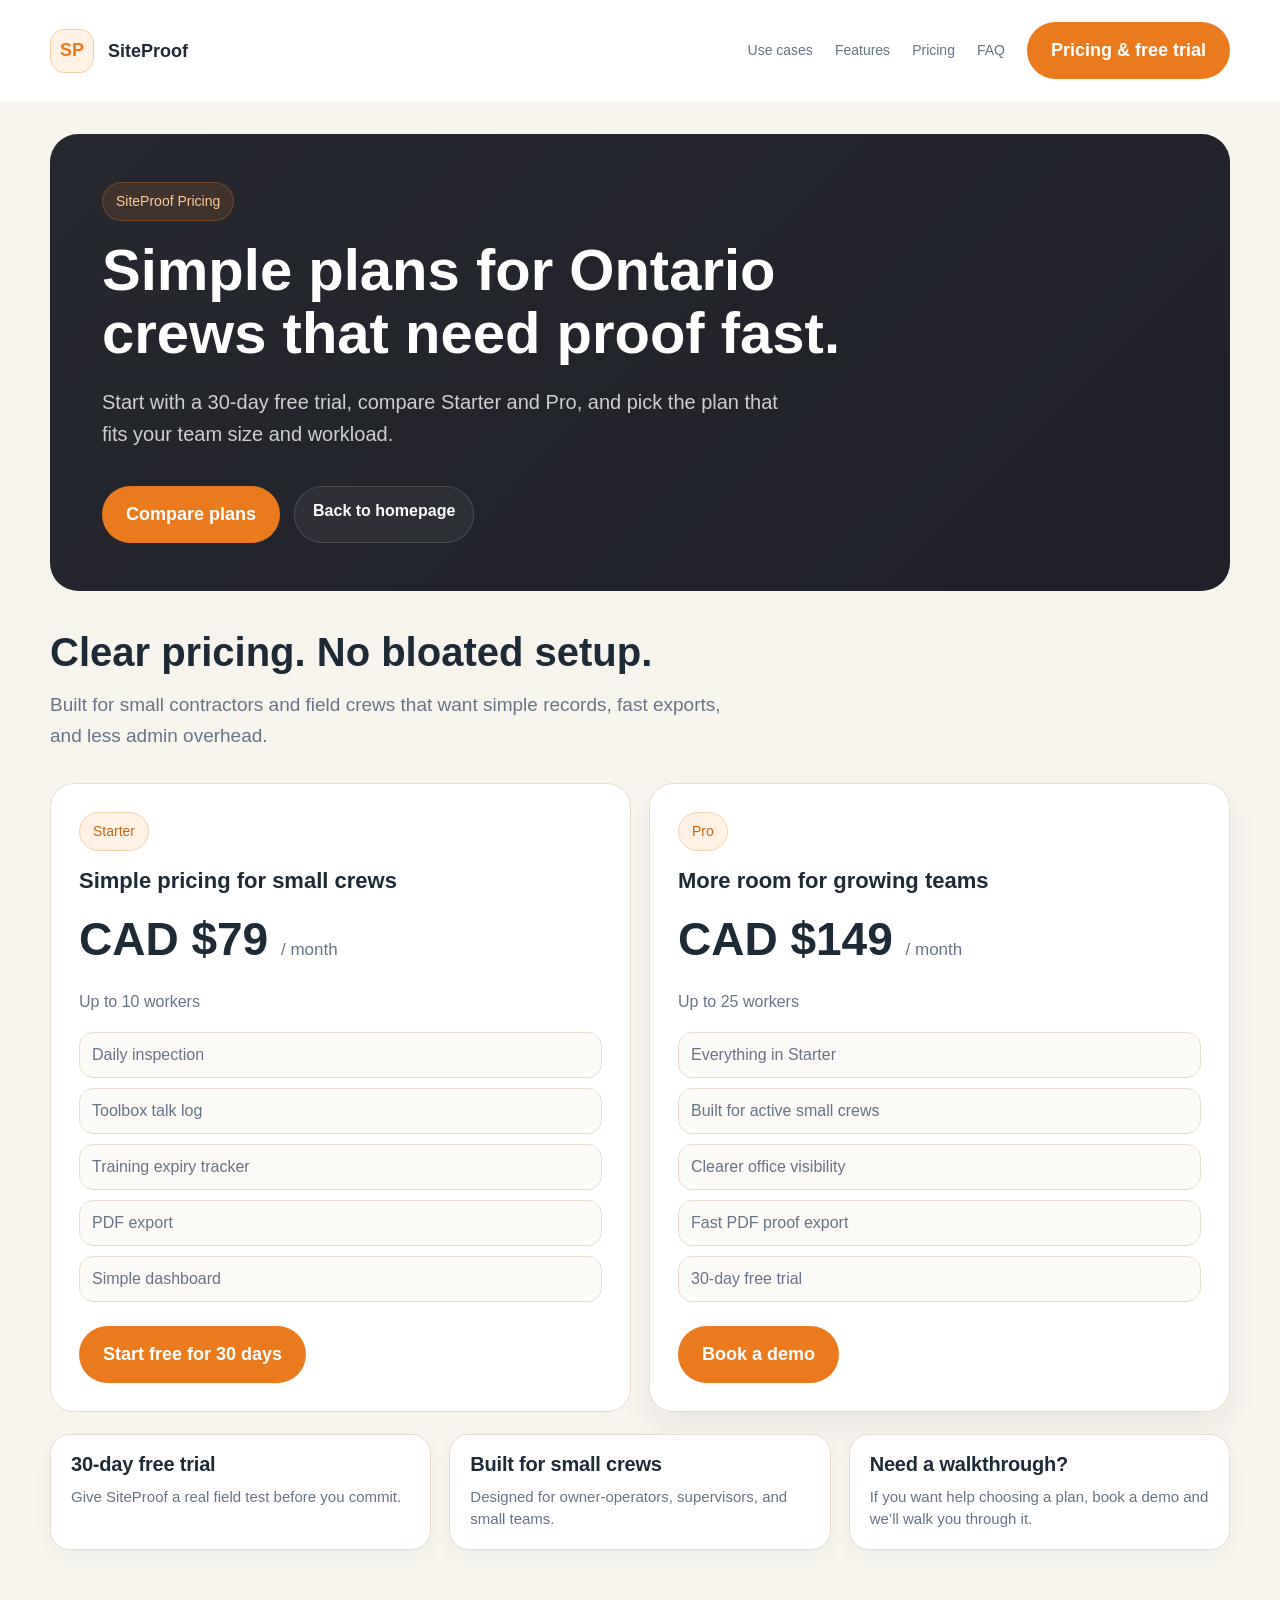
==== pricing.html @ 01abcd0e "Split pricing into a dedicated page" ====
<!DOCTYPE html>
<html lang="en">
  <head>
    <meta charset="UTF-8" />
    <meta name="viewport" content="width=device-width, initial-scale=1.0" />
    <title>SiteProof Pricing | Plans for Ontario Contractors</title>
    <meta
      name="description"
      content="See SiteProof pricing for small crews in Ontario. Compare Starter and Pro plans, free trial details, and what is included."
    />
    <link rel="stylesheet" href="style.css" />
    <script async src="https://www.googletagmanager.com/gtag/js?id=G-YM1XEEV5K8"></script>
    <script>
      window.dataLayer = window.dataLayer || [];
      function gtag() {
        dataLayer.push(arguments);
      }
      gtag("js", new Date());
      gtag("config", "G-YM1XEEV5K8");
    </script>
    <script>
      (function (c, l, a, r, i, t, y) {
        c[a] =
          c[a] ||
          function () {
            (c[a].q = c[a].q || []).push(arguments);
          };
        t = l.createElement(r);
        t.async = 1;
        t.src = "https://www.clarity.ms/tag/" + i;
        y = l.getElementsByTagName(r)[0];
        y.parentNode.insertBefore(t, y);
      })(window, document, "clarity", "script", "w6r838fdlb");
    </script>
  </head>
  <body>
    <header class="site-header">
      <div class="container header-row">
        <div class="brand">
          <div class="brand-mark">SP</div>
          <div>
            <div class="brand-name">SiteProof</div>
          </div>
        </div>
        <div class="mobile-header-actions">
          <a class="mobile-pricing-link" href="pricing.html" data-analytics-event="nav_click" data-analytics-label="mobile_pricing_link">Pricing</a>
          <button
            class="mobile-menu-button"
            type="button"
            aria-label="Open navigation menu"
            aria-expanded="false"
            aria-controls="mobile-nav-panel"
          >
            <span></span>
            <span></span>
            <span></span>
          </button>
        </div>
        <nav class="nav">
          <a href="index.html#use-cases" data-analytics-event="nav_click" data-analytics-label="desktop_use_cases">Use cases</a>
          <a href="index.html#features" data-analytics-event="nav_click" data-analytics-label="desktop_features">Features</a>
          <a href="pricing.html" data-analytics-event="nav_click" data-analytics-label="desktop_pricing">Pricing</a>
          <a href="index.html#faq" data-analytics-event="nav_click" data-analytics-label="desktop_faq">FAQ</a>
          <a class="button" href="#plans" data-analytics-event="cta_click" data-analytics-label="desktop_pricing_free_trial">Pricing &amp; free trial</a>
        </nav>
      </div>
      <div class="container">
        <div class="mobile-nav-panel" id="mobile-nav-panel" hidden>
          <a href="index.html#use-cases" data-analytics-event="nav_click" data-analytics-label="mobile_menu_use_cases">Use cases</a>
          <a href="index.html#features" data-analytics-event="nav_click" data-analytics-label="mobile_menu_features">Features</a>
          <a href="index.html#faq" data-analytics-event="nav_click" data-analytics-label="mobile_menu_faq">FAQ</a>
          <a class="button" href="#plans" data-analytics-event="cta_click" data-analytics-label="mobile_menu_pricing_free_trial">Pricing &amp; free trial</a>
        </div>
      </div>
    </header>

    <main>
      <section class="page-hero" data-track-view="pricing_page_hero" data-track-view-name="pricing_page_hero_view">
        <div class="container">
          <div class="page-hero-card">
            <div class="eyebrow">SiteProof Pricing</div>
            <h1>Simple plans for Ontario crews that need proof fast.</h1>
            <p>
              Start with a 30-day free trial, compare Starter and Pro, and pick
              the plan that fits your team size and workload.
            </p>
            <div class="hero-actions">
              <a class="button" href="#plans" data-analytics-event="cta_click" data-analytics-label="pricing_page_compare_plans">Compare plans</a>
              <a class="button-secondary page-secondary-link" href="index.html" data-analytics-event="nav_click" data-analytics-label="pricing_page_back_home">Back to homepage</a>
            </div>
          </div>
        </div>
      </section>

      <section id="plans" class="content pricing-page-content" data-track-view="pricing" data-track-view-name="pricing_view">
        <div class="container">
          <div class="content-head pricing-page-head">
            <h2>Clear pricing. No bloated setup.</h2>
            <p>
              Built for small contractors and field crews that want simple
              records, fast exports, and less admin overhead.
            </p>
          </div>

          <div class="pricing">
            <div class="pricing-card" data-track-view="pricing_starter" data-track-view-name="pricing_starter_view">
              <div class="eyebrow" style="color: var(--accent-dark); background: #fff2e5; border-color: #f3cfac;">Starter</div>
              <h3>Simple pricing for small crews</h3>
              <div class="price">CAD $79 <small>/ month</small></div>
              <p>Up to 10 workers</p>
              <ul>
                <li>Daily inspection</li>
                <li>Toolbox talk log</li>
                <li>Training expiry tracker</li>
                <li>PDF export</li>
                <li>Simple dashboard</li>
              </ul>
              <a class="button" href="mailto:hello@siteproof.ca?subject=SiteProof%20Starter%20Free%20Trial" data-analytics-event="cta_click" data-analytics-label="pricing_starter_start_free">Start free for 30 days</a>
            </div>

            <div class="pricing-card pricing-card-featured" data-track-view="pricing_pro" data-track-view-name="pricing_pro_view">
              <div class="eyebrow" style="color: var(--accent-dark); background: #fff2e5; border-color: #f3cfac;">Pro</div>
              <h3>More room for growing teams</h3>
              <div class="price">CAD $149 <small>/ month</small></div>
              <p>Up to 25 workers</p>
              <ul>
                <li>Everything in Starter</li>
                <li>Built for active small crews</li>
                <li>Clearer office visibility</li>
                <li>Fast PDF proof export</li>
                <li>30-day free trial</li>
              </ul>
              <a class="button" href="mailto:hello@siteproof.ca?subject=SiteProof%20Pro%20Demo" data-analytics-event="cta_click" data-analytics-label="pricing_pro_book_demo">Book a demo</a>
            </div>
          </div>

          <div class="pricing-support-grid" data-track-view="pricing_support" data-track-view-name="pricing_support_view">
            <div class="simple-card">
              <h3>30-day free trial</h3>
              <p>Give SiteProof a real field test before you commit.</p>
            </div>
            <div class="simple-card">
              <h3>Built for small crews</h3>
              <p>Designed for owner-operators, supervisors, and small teams.</p>
            </div>
            <div class="simple-card">
              <h3>Need a walkthrough?</h3>
              <p>If you want help choosing a plan, book a demo and we’ll walk you through it.</p>
            </div>
          </div>
        </div>
      </section>
    </main>

    <script>
      const mobileMenuButton = document.querySelector(".mobile-menu-button");
      const mobileNavPanel = document.querySelector(".mobile-nav-panel");
      const trackedViews = new Set();
      const trackedScrollMilestones = new Set();

      function trackAnalyticsEvent(eventName, params = {}) {
        if (typeof window.gtag === "function") {
          window.gtag("event", eventName, params);
        }
      }

      document.querySelectorAll("[data-analytics-event]").forEach((element) => {
        element.addEventListener("click", () => {
          trackAnalyticsEvent(element.dataset.analyticsEvent, {
            event_category: "pricing_page",
            event_label: element.dataset.analyticsLabel || "",
            link_text: element.textContent.trim(),
            section: element.closest("[data-track-view]")?.dataset.trackView || "",
          });
        });
      });

      document.querySelectorAll("[data-track-view]").forEach((element) => {
        const observer = new IntersectionObserver(
          (entries) => {
            entries.forEach((entry) => {
              if (!entry.isIntersecting) return;
              const viewName = entry.target.dataset.trackViewName;
              if (trackedViews.has(viewName)) return;
              trackedViews.add(viewName);
              trackAnalyticsEvent(viewName, {
                event_category: "pricing_page",
                section: entry.target.dataset.trackView,
              });
            });
          },
          { threshold: 0.45 }
        );

        observer.observe(element);
      });

      function trackScrollMilestone() {
        const scrollableHeight =
          document.documentElement.scrollHeight - window.innerHeight;
        if (scrollableHeight <= 0) return;

        const scrollPercent = Math.round((window.scrollY / scrollableHeight) * 100);
        [25, 50, 75, 90].forEach((milestone) => {
          if (scrollPercent >= milestone && !trackedScrollMilestones.has(milestone)) {
            trackedScrollMilestones.add(milestone);
            trackAnalyticsEvent("scroll_depth", {
              event_category: "pricing_page",
              percent_scrolled: milestone,
            });
          }
        });
      }

      window.addEventListener("scroll", trackScrollMilestone, { passive: true });
      trackScrollMilestone();

      if (mobileMenuButton && mobileNavPanel) {
        mobileMenuButton.addEventListener("click", () => {
          const isOpen = mobileMenuButton.getAttribute("aria-expanded") === "true";
          mobileMenuButton.setAttribute("aria-expanded", String(!isOpen));
          mobileNavPanel.hidden = isOpen;
          trackAnalyticsEvent(isOpen ? "mobile_menu_close" : "mobile_menu_open", {
            event_category: "pricing_page",
          });
        });

        mobileNavPanel.querySelectorAll("a").forEach((link) => {
          link.addEventListener("click", () => {
            mobileMenuButton.setAttribute("aria-expanded", "false");
            mobileNavPanel.hidden = true;
          });
        });
      }
    </script>
  </body>
</html>
---- style.css ----
:root {
  --bg: #f7f4ee;
  --surface: #ffffff;
  --surface-soft: #fcfaf6;
  --line: #e7ddd0;
  --text: #1f2a37;
  --muted: #677487;
  --accent: #eb7a1c;
  --accent-dark: #cc6510;
  --max: 1180px;
}

* {
  box-sizing: border-box;
}

body {
  margin: 0;
  font-family: -apple-system, BlinkMacSystemFont, "Segoe UI", sans-serif;
  background: var(--bg);
  color: var(--text);
  line-height: 1.5;
}

a {
  color: inherit;
  text-decoration: none;
}

.container {
  width: min(var(--max), calc(100% - 32px));
  margin: 0 auto;
}

.site-header {
  background: var(--surface);
  border-bottom: 1px solid rgba(31, 42, 55, 0.05);
}

.header-row {
  display: flex;
  justify-content: space-between;
  align-items: center;
  gap: 16px;
  padding: 22px 0;
}

.brand {
  display: flex;
  align-items: center;
  gap: 14px;
}

.brand-mark {
  width: 44px;
  height: 44px;
  border-radius: 14px;
  display: grid;
  place-items: center;
  background: #fff2e4;
  border: 1px solid #f3cda7;
  color: var(--accent);
  font-weight: 800;
  font-size: 18px;
}

.brand-name {
  font-size: 18px;
  font-weight: 800;
  line-height: 1;
}

.brand-sub {
  color: var(--muted);
  font-size: 13px;
}

.nav {
  display: flex;
  align-items: center;
  gap: 22px;
  color: var(--muted);
  font-size: 14px;
}

.nav a {
  white-space: nowrap;
}

.mobile-header-actions,
.mobile-menu-button,
.mobile-nav-panel {
  display: none;
}

.hero-wrap {
  padding: 26px 0 0;
}

.hero-shell {
  position: relative;
  color: white;
  border-radius: 28px;
  overflow: hidden;
  background:
    linear-gradient(90deg, rgba(24, 26, 33, 0.82) 0%, rgba(24, 26, 33, 0.64) 42%, rgba(24, 26, 33, 0.38) 100%),
    url("assets/mainImage.png") center/cover no-repeat;
}

.hero-shell::after {
  content: "";
  position: absolute;
  inset: 0;
  background: linear-gradient(180deg, rgba(255, 255, 255, 0.03), rgba(0, 0, 0, 0.05));
  pointer-events: none;
}

.hero-grid {
  position: relative;
  z-index: 1;
  display: grid;
  grid-template-columns: 1fr;
  gap: 34px;
  padding: 56px;
  min-height: 480px;
  align-items: center;
}

.eyebrow {
  display: inline-block;
  padding: 8px 13px;
  border-radius: 999px;
  background: rgba(235, 122, 28, 0.14);
  border: 1px solid rgba(235, 122, 28, 0.28);
  color: #ffcb98;
  font-size: 14px;
  margin-bottom: 18px;
}

h1,
h2,
h3 {
  margin: 0;
  line-height: 1.08;
}

h1 {
  font-size: 58px;
  max-width: 760px;
}

.hero-highlight {
  color: var(--accent);
}

h2 {
  font-size: 40px;
}

h3 {
  font-size: 22px;
}

.hero-copy {
  max-width: 700px;
}

.hero-copy p {
  margin: 26px 0 0;
  color: rgba(255, 255, 255, 0.78);
  font-size: 21px;
  max-width: 620px;
  line-height: 1.6;
  text-wrap: balance;
}

.button {
  display: inline-block;
  padding: 15px 24px;
  border-radius: 999px;
  background: var(--accent);
  color: white;
  font-weight: 800;
  font-size: 18px;
  transition: 0.2s ease;
}

.button:hover {
  background: var(--accent-dark);
}

.button-secondary {
  display: inline-block;
  padding: 12px 18px;
  border-radius: 999px;
  border: 1px solid rgba(255, 255, 255, 0.14);
  background: rgba(255, 255, 255, 0.05);
  color: white;
  font-weight: 700;
  transition: 0.2s ease;
}

.button-secondary:hover {
  background: rgba(255, 255, 255, 0.1);
}

.hero-actions {
  display: flex;
  gap: 14px;
  flex-wrap: wrap;
  margin-top: 36px;
}

.hero-note {
  margin-top: 12px;
  color: rgba(255, 255, 255, 0.68);
  font-size: 14px;
}

.section {
  padding: 26px 0 0;
}

.tiles-wrap {
  margin-top: 8px;
}

.tiles-shell {
  background: #efeae2;
  border-radius: 28px;
  padding: 20px;
}

.tiles-grid {
  display: grid;
  grid-template-columns: repeat(5, 1fr);
  gap: 14px;
}

.tile {
  background: var(--surface);
  border: 1px solid rgba(31, 42, 55, 0.06);
  border-radius: 20px;
  padding: 20px 18px 18px;
  min-height: 0;
}

.tile-icon {
  width: 80px;
  height: 80px;
  color: var(--accent);
  display: block;
  margin-bottom: 14px;
  margin-left: auto;
  margin-right: auto;
}

.tile-icon img,
.tile-icon svg {
  width: 80px;
  height: 80px;
  display: block;
  object-fit: contain;
}

.tile h3 {
  font-size: 20px;
  line-height: 1.12;
  letter-spacing: -0.01em;
  max-width: 220px;
}

.tile p {
  color: var(--muted);
  margin: 10px 0 0;
  font-size: 15px;
  line-height: 1.45;
  max-width: 240px;
}

.content {
  padding: 56px 0 70px;
}

.page-hero {
  padding: 32px 0 0;
}

.page-hero-card {
  background: linear-gradient(135deg, #262830, #1f2028);
  color: white;
  border-radius: 28px;
  padding: 48px 52px;
}

.page-hero-card p {
  margin: 22px 0 0;
  color: rgba(255, 255, 255, 0.78);
  font-size: 20px;
  line-height: 1.6;
  max-width: 700px;
}

.page-secondary-link {
  color: white;
}

.content-head {
  max-width: 680px;
}

.content-head p {
  color: var(--muted);
  font-size: 19px;
  margin: 16px 0 0;
  line-height: 1.6;
}

.use-cases-layout {
  display: grid;
  grid-template-columns: minmax(0, 1.05fr) minmax(320px, 420px);
  gap: 36px;
  align-items: center;
  padding: 8px 0 10px;
}

.use-cases-copy {
  min-width: 0;
}

.use-cases-points {
  display: grid;
  gap: 14px;
  margin-top: 28px;
}

.use-cases-visual {
  display: flex;
  justify-content: center;
  align-items: center;
}

.use-cases-visual img {
  width: 100%;
  max-width: 360px;
  display: block;
  object-fit: contain;
  position: relative;
  z-index: 1;
}

.use-cases-visual::before {
  content: "";
  position: absolute;
}

.use-cases-visual {
  position: relative;
  min-height: 100%;
}

.use-cases-visual::after {
  content: "";
  position: absolute;
  inset: 8% 8% 10%;
  border-radius: 32px;
  background: linear-gradient(180deg, #fffaf2 0%, #f3ede2 100%);
  border: 1px solid rgba(31, 42, 55, 0.06);
  box-shadow: 0 24px 50px rgba(31, 42, 55, 0.08);
}

.use-cases-visual img {
  filter: drop-shadow(0 14px 28px rgba(31, 42, 55, 0.08));
}

.three-grid {
  display: grid;
  grid-template-columns: repeat(3, 1fr);
  gap: 18px;
  margin-top: 30px;
}

.simple-card {
  background: var(--surface);
  border: 1px solid var(--line);
  border-radius: 20px;
  padding: 18px 20px;
  box-shadow: 0 8px 20px rgba(31, 42, 55, 0.04);
}

.simple-card h3 {
  font-size: 20px;
  line-height: 1.15;
  letter-spacing: -0.01em;
}

.simple-card p {
  color: var(--muted);
  margin: 10px 0 0;
  font-size: 15px;
  line-height: 1.5;
}

.pricing {
  margin-top: 32px;
  display: grid;
  grid-template-columns: repeat(2, 1fr);
  gap: 18px;
}

.pricing-card {
  background: var(--surface);
  border: 1px solid var(--line);
  border-radius: 24px;
  padding: 28px;
}

.pricing-card-featured {
  box-shadow: 0 16px 32px rgba(31, 42, 55, 0.06);
}

.pricing-preview-card {
  margin-top: 32px;
  background: var(--surface);
  border: 1px solid var(--line);
  border-radius: 24px;
  padding: 28px;
}

.pricing-preview-card p {
  color: var(--muted);
  margin: 14px 0 0;
  max-width: 560px;
}

.pricing-preview-card .button {
  margin-top: 22px;
}

.pricing-page-content {
  padding-top: 40px;
}

.pricing-page-head {
  margin-bottom: 24px;
}

.pricing-support-grid {
  margin-top: 22px;
  display: grid;
  grid-template-columns: repeat(3, 1fr);
  gap: 18px;
}

.price {
  font-size: 46px;
  font-weight: 800;
  margin: 12px 0 4px;
}

.price small {
  font-size: 17px;
  color: var(--muted);
  font-weight: 500;
}

.pricing-card p,
.pricing-card li {
  color: var(--muted);
}

.pricing-card ul {
  list-style: none;
  padding: 0;
  margin: 18px 0 24px;
  display: grid;
  gap: 10px;
}

.pricing-card li {
  background: var(--surface-soft);
  border: 1px solid var(--line);
  border-radius: 14px;
  padding: 10px 12px;
}

.faq-list {
  display: grid;
  gap: 14px;
  margin-top: 30px;
}

.faq-list details {
  background: var(--surface);
  border: 1px solid var(--line);
  border-radius: 18px;
  padding: 18px 20px;
}

.faq-list summary {
  cursor: pointer;
  font-weight: 700;
}

.faq-list details p {
  color: var(--muted);
  margin: 12px 0 0;
}

.footer-space {
  height: 48px;
}

@media (max-width: 980px) {
  .use-cases-layout,
  .three-grid,
  .pricing,
  .pricing-support-grid {
    grid-template-columns: 1fr;
  }

  .tiles-grid {
    grid-template-columns: repeat(2, minmax(0, 1fr));
  }

  .hero-grid {
    padding: 34px;
    min-height: 400px;
  }

  h1 {
    font-size: 42px;
  }

  h2 {
    font-size: 32px;
  }

  .hero-copy p,
  .content-head p,
  .page-hero-card p {
    font-size: 18px;
  }

  .use-cases-visual {
    order: -1;
    margin-bottom: 10px;
  }

  .use-cases-visual img {
    max-width: 300px;
  }

  .use-cases-layout {
    gap: 20px;
    padding-top: 0;
  }

  .use-cases-points {
    gap: 12px;
    margin-top: 22px;
  }

  .use-cases-visual::after {
    inset: 6% 10% 8%;
    border-radius: 26px;
  }

  .nav {
    flex-wrap: wrap;
    justify-content: flex-end;
  }
}

@media (max-width: 640px) {
  .container {
    width: min(var(--max), calc(100% - 20px));
  }

  .site-header {
    position: sticky;
    top: 0;
    z-index: 20;
  }

  .header-row {
    flex-direction: row;
    align-items: center;
    justify-content: space-between;
    gap: 14px;
    padding: 14px 0;
  }

  .brand {
    align-items: center;
  }

  .mobile-header-actions {
    display: flex;
    align-items: center;
    gap: 12px;
    margin-left: auto;
  }

  .mobile-pricing-link {
    color: var(--muted);
    font-size: 14px;
    line-height: 1;
    white-space: nowrap;
    font-weight: 600;
  }

  .mobile-menu-button {
    display: flex;
    align-items: center;
    justify-content: center;
    flex-direction: column;
    gap: 4px;
    width: 24px;
    height: 24px;
    padding: 0;
    border: 0;
    background: transparent;
    box-shadow: none;
    appearance: none;
    -webkit-appearance: none;
    cursor: pointer;
  }

  .nav {
    display: none;
  }

  .mobile-menu-button span {
    display: block;
    width: 18px;
    height: 2px;
    border-radius: 999px;
    background: var(--text);
  }

  .mobile-nav-panel {
    display: grid;
    gap: 6px;
    margin-top: 10px;
    padding: 12px;
    border: 1px solid var(--line);
    border-radius: 20px;
    background: var(--surface);
    box-shadow: 0 18px 40px rgba(31, 42, 55, 0.12);
  }

  .mobile-nav-panel[hidden] {
    display: none;
  }

  .mobile-nav-panel a {
    padding: 12px 14px;
    border-radius: 14px;
    color: var(--text);
    font-weight: 600;
  }

  .mobile-nav-panel a:not(.button):hover {
    background: var(--surface-soft);
  }

  .mobile-nav-panel .button {
    width: 100%;
    margin-top: 6px;
    padding: 13px 16px;
    font-size: 16px;
    text-align: center;
  }

  .hero-grid {
    padding: 24px 24px 26px;
    min-height: 0;
    gap: 16px;
  }

  .page-hero-card {
    padding: 28px 24px;
    border-radius: 24px;
  }

  .hero-shell {
    border-radius: 24px;
    background:
      linear-gradient(180deg, rgba(24, 26, 33, 0.70) 0%, rgba(24, 26, 33, 0.52) 45%, rgba(24, 26, 33, 0.42) 100%),
      url("assets/mainImage.png") center/cover no-repeat;
  }

  .hero-shell::after {
    background: linear-gradient(180deg, rgba(255, 255, 255, 0.02), rgba(0, 0, 0, 0.03));
  }

  h1 {
    font-size: 32px;
    max-width: 100%;
    line-height: 1.05;
  }

  h2 {
    font-size: 28px;
  }

  .hero-copy p,
  .content-head p,
  .tile p {
    font-size: 16px;
  }

  .hero-copy p {
    max-width: 340px;
    margin-top: 14px;
    line-height: 1.45;
  }

  .hero-highlight {
    color: #f08a31;
  }

  .hero-actions {
    margin-top: 20px;
  }

  .button,
  .button-secondary {
    font-size: 17px;
    text-align: center;
  }

  .hero-actions .button {
    width: 100%;
    padding: 14px 20px;
  }

  .tiles-shell {
    padding: 18px;
  }

  .tiles-wrap {
    margin-top: 10px;
  }

  .tile {
    min-height: 0;
    padding: 18px 16px;
    border-radius: 18px;
  }

  .tile h3 {
    font-size: 18px;
    max-width: none;
  }

  .tile-icon {
    width: 54px;
    height: 54px;
    margin-bottom: 12px;
  }

  .tile-icon img,
  .tile-icon svg {
    width: 54px;
    height: 54px;
  }

  .tile p {
    max-width: none;
    margin-top: 8px;
    font-size: 15px;
  }
}

@media (max-width: 420px) {
  .tiles-grid {
    grid-template-columns: repeat(2, minmax(0, 1fr));
    gap: 12px;
  }

  .tile {
    padding: 16px 14px;
  }

  .tile h3 {
    font-size: 17px;
  }

  .tile p {
    font-size: 14px;
  }
}
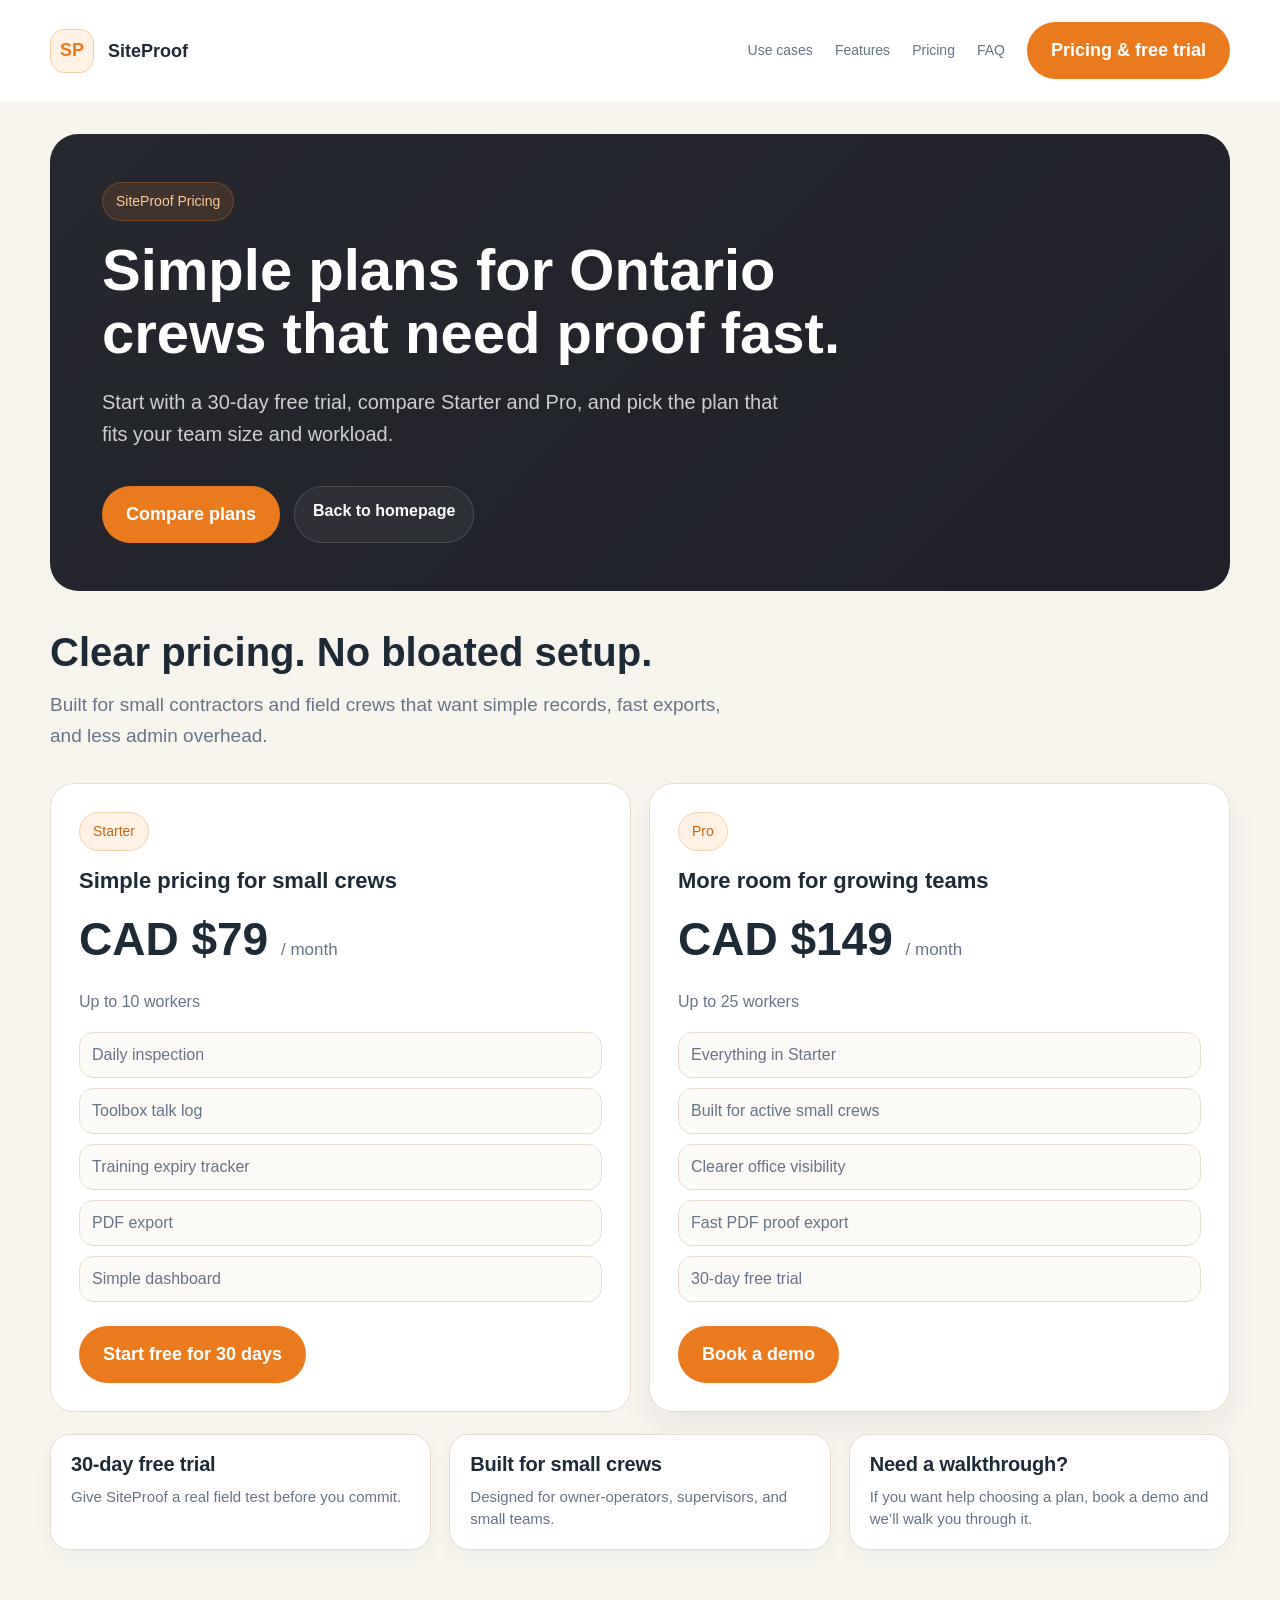
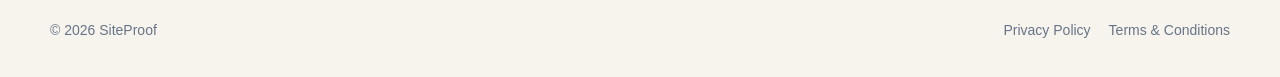
==== commit 48945750: "Add privacy policy and terms pages" ====
--- a/pricing.html
+++ b/pricing.html
@@ -152,6 +152,16 @@
       </section>
     </main>
 
+    <footer class="site-footer">
+      <div class="container site-footer-inner">
+        <div>© 2026 SiteProof</div>
+        <div class="site-footer-links">
+          <a href="privacy.html">Privacy Policy</a>
+          <a href="terms.html">Terms &amp; Conditions</a>
+        </div>
+      </div>
+    </footer>
+
     <script>
       const mobileMenuButton = document.querySelector(".mobile-menu-button");
       const mobileNavPanel = document.querySelector(".mobile-nav-panel");
--- a/style.css
+++ b/style.css
@@ -305,6 +305,67 @@
   color: white;
 }
 
+.legal-page {
+  padding: 32px 0 56px;
+}
+
+.legal-shell {
+  background: var(--surface);
+  border: 1px solid var(--line);
+  border-radius: 28px;
+  padding: 40px 44px;
+}
+
+.legal-intro {
+  max-width: 760px;
+  color: var(--muted);
+  font-size: 18px;
+  line-height: 1.65;
+  margin: 20px 0 0;
+}
+
+.legal-content {
+  margin-top: 30px;
+  display: grid;
+  gap: 26px;
+}
+
+.legal-content section h2 {
+  font-size: 26px;
+  margin-bottom: 12px;
+}
+
+.legal-content p,
+.legal-content li {
+  color: var(--muted);
+  font-size: 16px;
+  line-height: 1.7;
+}
+
+.legal-content ul {
+  margin: 12px 0 0;
+  padding-left: 22px;
+}
+
+.site-footer {
+  padding: 0 0 36px;
+}
+
+.site-footer-inner {
+  display: flex;
+  justify-content: space-between;
+  align-items: center;
+  gap: 16px;
+  color: var(--muted);
+  font-size: 14px;
+}
+
+.site-footer-links {
+  display: flex;
+  align-items: center;
+  gap: 18px;
+}
+
 .content-head {
   max-width: 680px;
 }
@@ -540,6 +601,10 @@
   .content-head p,
   .page-hero-card p {
     font-size: 18px;
+  }
+
+  .legal-shell {
+    padding: 30px 28px;
   }
 
   .use-cases-visual {
@@ -684,6 +749,11 @@
     border-radius: 24px;
   }
 
+  .legal-shell {
+    padding: 24px 20px;
+    border-radius: 24px;
+  }
+
   .hero-shell {
     border-radius: 24px;
     background:
@@ -731,6 +801,16 @@
     text-align: center;
   }
 
+  .site-footer-inner {
+    flex-direction: column;
+    align-items: flex-start;
+  }
+
+  .site-footer-links {
+    flex-wrap: wrap;
+    gap: 12px 16px;
+  }
+
   .hero-actions .button {
     width: 100%;
     padding: 14px 20px;
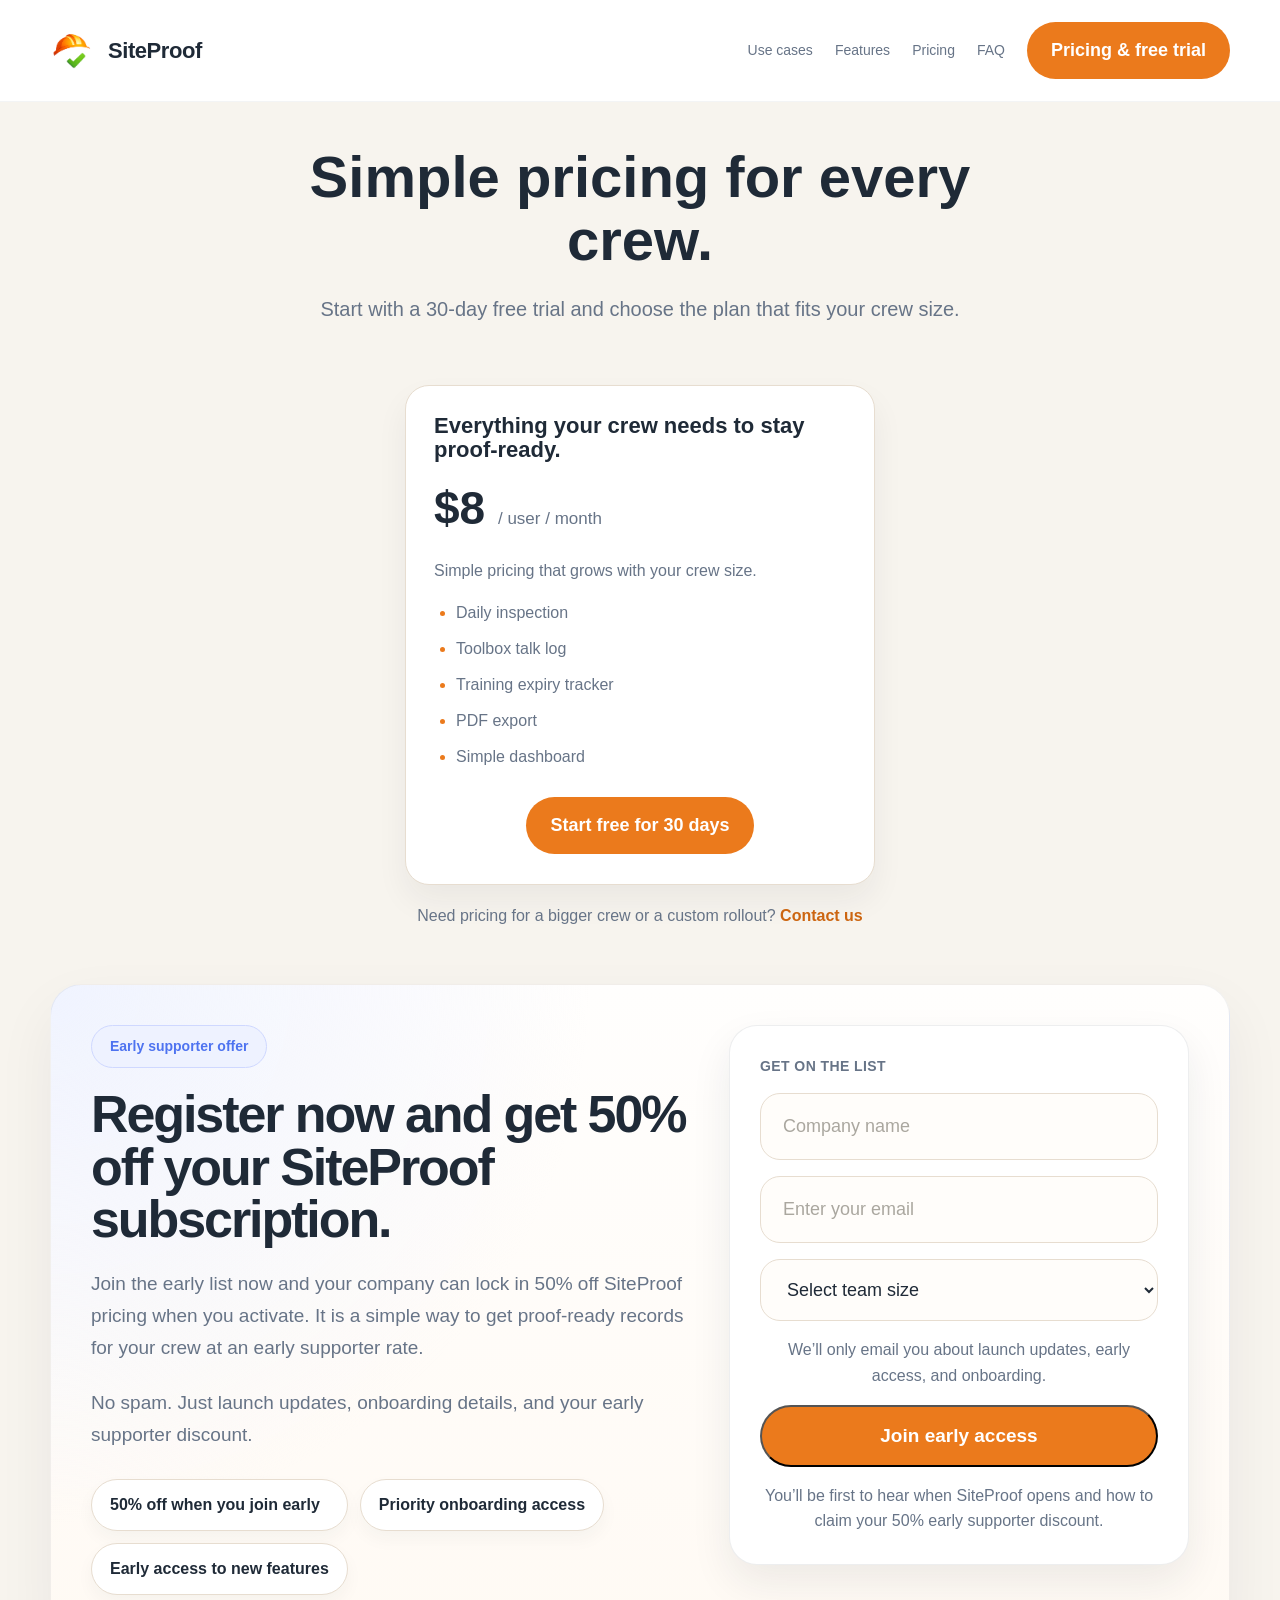
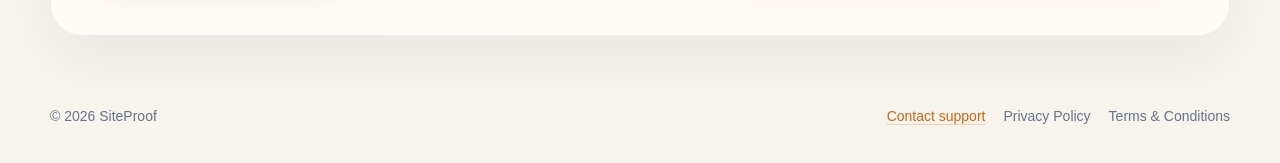
==== commit 120d5302: "Refine site branding and pricing page" ====
--- a/pricing.html
+++ b/pricing.html
@@ -36,12 +36,12 @@
   <body>
     <header class="site-header">
       <div class="container header-row">
-        <div class="brand">
-          <div class="brand-mark">SP</div>
+        <a class="brand" href="index.html" aria-label="SiteProof home">
+          <img class="brand-mark" src="assets/LogoSVG.svg" alt="SiteProof logo" />
           <div>
             <div class="brand-name">SiteProof</div>
           </div>
-        </div>
+        </a>
         <div class="mobile-header-actions">
           <a class="mobile-pricing-link" href="pricing.html" data-analytics-event="nav_click" data-analytics-label="mobile_pricing_link">Pricing</a>
           <button
@@ -78,36 +78,22 @@
       <section class="page-hero" data-track-view="pricing_page_hero" data-track-view-name="pricing_page_hero_view">
         <div class="container">
           <div class="page-hero-card">
-            <div class="eyebrow">SiteProof Pricing</div>
-            <h1>Simple plans for Ontario crews that need proof fast.</h1>
+            <h1>Simple pricing for every crew.</h1>
             <p>
-              Start with a 30-day free trial, compare Starter and Pro, and pick
-              the plan that fits your team size and workload.
+              Start with a 30-day free trial and choose the plan that fits your
+              crew size.
             </p>
-            <div class="hero-actions">
-              <a class="button" href="#plans" data-analytics-event="cta_click" data-analytics-label="pricing_page_compare_plans">Compare plans</a>
-              <a class="button-secondary page-secondary-link" href="index.html" data-analytics-event="nav_click" data-analytics-label="pricing_page_back_home">Back to homepage</a>
-            </div>
           </div>
         </div>
       </section>
 
       <section id="plans" class="content pricing-page-content" data-track-view="pricing" data-track-view-name="pricing_view">
         <div class="container">
-          <div class="content-head pricing-page-head">
-            <h2>Clear pricing. No bloated setup.</h2>
-            <p>
-              Built for small contractors and field crews that want simple
-              records, fast exports, and less admin overhead.
-            </p>
-          </div>
-
           <div class="pricing">
-            <div class="pricing-card" data-track-view="pricing_starter" data-track-view-name="pricing_starter_view">
-              <div class="eyebrow" style="color: var(--accent-dark); background: #fff2e5; border-color: #f3cfac;">Starter</div>
-              <h3>Simple pricing for small crews</h3>
-              <div class="price">CAD $79 <small>/ month</small></div>
-              <p>Up to 10 workers</p>
+            <div class="pricing-card pricing-card-featured" data-track-view="pricing_starter" data-track-view-name="pricing_starter_view">
+              <h3>Everything your crew needs to stay proof-ready.</h3>
+              <div class="price">$8 <small>/ user / month</small></div>
+              <p>Simple pricing that grows with your crew size.</p>
               <ul>
                 <li>Daily inspection</li>
                 <li>Toolbox talk log</li>
@@ -115,47 +101,123 @@
                 <li>PDF export</li>
                 <li>Simple dashboard</li>
               </ul>
-              <a class="button" href="mailto:hello@siteproof.ca?subject=SiteProof%20Starter%20Free%20Trial" data-analytics-event="cta_click" data-analytics-label="pricing_starter_start_free">Start free for 30 days</a>
-            </div>
-
-            <div class="pricing-card pricing-card-featured" data-track-view="pricing_pro" data-track-view-name="pricing_pro_view">
-              <div class="eyebrow" style="color: var(--accent-dark); background: #fff2e5; border-color: #f3cfac;">Pro</div>
-              <h3>More room for growing teams</h3>
-              <div class="price">CAD $149 <small>/ month</small></div>
-              <p>Up to 25 workers</p>
-              <ul>
-                <li>Everything in Starter</li>
-                <li>Built for active small crews</li>
-                <li>Clearer office visibility</li>
-                <li>Fast PDF proof export</li>
-                <li>30-day free trial</li>
-              </ul>
-              <a class="button" href="mailto:hello@siteproof.ca?subject=SiteProof%20Pro%20Demo" data-analytics-event="cta_click" data-analytics-label="pricing_pro_book_demo">Book a demo</a>
+              <a class="button" href="mailto:hello@siteproof.ca?subject=SiteProof%20Free%20Trial" data-analytics-event="cta_click" data-analytics-label="pricing_starter_start_free">Start free for 30 days</a>
             </div>
           </div>
-
-          <div class="pricing-support-grid" data-track-view="pricing_support" data-track-view-name="pricing_support_view">
-            <div class="simple-card">
-              <h3>30-day free trial</h3>
-              <p>Give SiteProof a real field test before you commit.</p>
+          <p class="pricing-note">
+            Need pricing for a bigger crew or a custom rollout?
+            <button
+              class="pricing-note-button"
+              type="button"
+              data-contact-open
+              data-analytics-event="cta_click"
+              data-analytics-label="pricing_contact_support_open"
+            >
+              Contact us
+            </button>
+          </p>
+
+          <section class="early-access-section" data-track-view="early_access" data-track-view-name="early_access_view">
+            <div class="early-access-copy">
+              <div class="early-access-badge">Early supporter offer</div>
+              <h2>Register now and get 50% off your SiteProof subscription.</h2>
+              <p>
+                Join the early list now and your company can lock in 50% off
+                SiteProof pricing when you activate. It is a simple way to get
+                proof-ready records for your crew at an early supporter rate.
+              </p>
+              <p class="early-access-note">
+                No spam. Just launch updates, onboarding details, and your early
+                supporter discount.
+              </p>
+              <div class="early-access-tags">
+                <span>50% off when you join early</span>
+                <span>Priority onboarding access</span>
+                <span>Early access to new features</span>
+              </div>
             </div>
-            <div class="simple-card">
-              <h3>Built for small crews</h3>
-              <p>Designed for owner-operators, supervisors, and small teams.</p>
-            </div>
-            <div class="simple-card">
-              <h3>Need a walkthrough?</h3>
-              <p>If you want help choosing a plan, book a demo and we’ll walk you through it.</p>
-            </div>
-          </div>
+
+            <form class="early-access-card" data-early-access-form>
+              <div class="early-access-card-label">Get on the list</div>
+              <input
+                class="early-access-input"
+                type="text"
+                name="company_name"
+                placeholder="Company name"
+                required
+              />
+              <input
+                class="early-access-input"
+                type="email"
+                name="email"
+                placeholder="Enter your email"
+                required
+              />
+              <select class="early-access-select" name="team_size" required>
+                <option value="">Select team size</option>
+                <option value="1-5 workers">1-5 workers</option>
+                <option value="6-10 workers">6-10 workers</option>
+                <option value="11-25 workers">11-25 workers</option>
+                <option value="26+ workers">26+ workers</option>
+              </select>
+              <p class="early-access-disclaimer">
+                We’ll only email you about launch updates, early access, and
+                onboarding.
+              </p>
+              <button
+                class="button early-access-button"
+                type="submit"
+                data-analytics-event="cta_click"
+                data-analytics-label="pricing_early_access_submit"
+              >
+                Join early access
+              </button>
+              <p class="early-access-footnote">
+                You’ll be first to hear when SiteProof opens and how to claim
+                your 50% early supporter discount.
+              </p>
+            </form>
+          </section>
         </div>
       </section>
     </main>
+
+    <div class="contact-modal" data-contact-modal hidden>
+      <div class="contact-modal-backdrop" data-contact-close></div>
+      <div
+        class="contact-modal-panel"
+        role="dialog"
+        aria-modal="true"
+        aria-labelledby="contact-modal-title"
+      >
+        <button class="contact-modal-close" type="button" aria-label="Close support popup" data-contact-close>
+          ×
+        </button>
+        <h2 id="contact-modal-title">Contact support</h2>
+        <p>
+          This is our support email for pricing and rollout questions:
+          <strong>support@siteproof.ca</strong>
+        </p>
+        <p>
+          Tell us about your crew size or rollout needs and we’ll help with the
+          right setup.
+        </p>
+        <a
+          class="button"
+          href="mailto:support@siteproof.ca?subject=SiteProof%20Custom%20Pricing"
+          data-analytics-event="cta_click"
+          data-analytics-label="pricing_contact_support_email"
+        >
+          Email support@siteproof.ca
+        </a>
+      </div>
+    </div>
 
     <footer class="site-footer">
       <div class="container site-footer-inner">
         <div>© 2026 SiteProof</div>
         <div class="site-footer-links">
+          <button class="footer-support-link" type="button" data-contact-open data-analytics-event="cta_click" data-analytics-label="footer_contact_support">Contact support</button>
           <a href="privacy.html">Privacy Policy</a>
           <a href="terms.html">Terms &amp; Conditions</a>
         </div>
@@ -165,6 +227,10 @@
     <script>
       const mobileMenuButton = document.querySelector(".mobile-menu-button");
       const mobileNavPanel = document.querySelector(".mobile-nav-panel");
+      const contactOpenButtons = document.querySelectorAll("[data-contact-open]");
+      const contactModal = document.querySelector("[data-contact-modal]");
+      const contactCloseButtons = document.querySelectorAll("[data-contact-close]");
+      const earlyAccessForm = document.querySelector("[data-early-access-form]");
       const trackedViews = new Set();
       const trackedScrollMilestones = new Set();
 
@@ -225,6 +291,52 @@
       window.addEventListener("scroll", trackScrollMilestone, { passive: true });
       trackScrollMilestone();
 
+      function setContactModalState(isOpen) {
+        if (!contactModal) return;
+        contactModal.hidden = !isOpen;
+        document.body.classList.toggle("modal-open", isOpen);
+      }
+
+      if (contactOpenButtons.length && contactModal) {
+        contactOpenButtons.forEach((button) => {
+          button.addEventListener("click", () => {
+            setContactModalState(true);
+          });
+        });
+
+        contactCloseButtons.forEach((button) => {
+          button.addEventListener("click", () => {
+            setContactModalState(false);
+          });
+        });
+
+        document.addEventListener("keydown", (event) => {
+          if (event.key === "Escape" && !contactModal.hidden) {
+            setContactModalState(false);
+          }
+        });
+      }
+
+      if (earlyAccessForm) {
+        earlyAccessForm.addEventListener("submit", (event) => {
+          event.preventDefault();
+          const formData = new FormData(earlyAccessForm);
+          const companyName = String(formData.get("company_name") || "").trim();
+          const email = String(formData.get("email") || "").trim();
+          const teamSize = String(formData.get("team_size") || "").trim();
+          const subject = "SiteProof Early Access";
+          const body = [
+            "I want to join the SiteProof early access list and claim the 50% early supporter discount.",
+            "",
+            `Company name: ${companyName}`,
+            `Email: ${email}`,
+            `Team size: ${teamSize}`,
+          ].join("\n");
+
+          window.location.href = `mailto:support@siteproof.ca?subject=${encodeURIComponent(subject)}&body=${encodeURIComponent(body)}`;
+        });
+      }
+
       if (mobileMenuButton && mobileNavPanel) {
         mobileMenuButton.addEventListener("click", () => {
           const isOpen = mobileMenuButton.getAttribute("aria-expanded") === "true";
--- a/style.css
+++ b/style.css
@@ -22,6 +22,10 @@
   line-height: 1.5;
 }
 
+body.modal-open {
+  overflow: hidden;
+}
+
 a {
   color: inherit;
   text-decoration: none;
@@ -49,25 +53,29 @@
   display: flex;
   align-items: center;
   gap: 14px;
+  color: var(--text);
+  transition: color 0.2s ease;
 }
 
 .brand-mark {
   width: 44px;
   height: 44px;
-  border-radius: 14px;
-  display: grid;
-  place-items: center;
-  background: #fff2e4;
-  border: 1px solid #f3cda7;
-  color: var(--accent);
-  font-weight: 800;
-  font-size: 18px;
+  display: block;
+  object-fit: contain;
 }
 
 .brand-name {
-  font-size: 18px;
+  font-size: 22px;
   font-weight: 800;
   line-height: 1;
+  color: var(--text);
+  letter-spacing: -0.02em;
+  transition: color 0.2s ease;
+}
+
+.brand:hover .brand-name,
+.brand:focus-visible .brand-name {
+  color: var(--accent-dark);
 }
 
 .brand-sub {
@@ -283,26 +291,29 @@
 }
 
 .page-hero {
-  padding: 32px 0 0;
+  padding: 44px 0 0;
 }
 
 .page-hero-card {
-  background: linear-gradient(135deg, #262830, #1f2028);
-  color: white;
-  border-radius: 28px;
-  padding: 48px 52px;
+  background: transparent;
+  color: var(--text);
+  border: 0;
+  border-radius: 0;
+  padding: 0;
+  text-align: center;
+}
+
+.page-hero-card h1 {
+  max-width: 760px;
+  margin: 0 auto;
 }
 
 .page-hero-card p {
-  margin: 22px 0 0;
-  color: rgba(255, 255, 255, 0.78);
+  margin: 22px auto 0;
+  color: var(--muted);
   font-size: 20px;
   line-height: 1.6;
-  max-width: 700px;
-}
-
-.page-secondary-link {
-  color: white;
+  max-width: 640px;
 }
 
 .legal-page {
@@ -364,6 +375,29 @@
   display: flex;
   align-items: center;
   gap: 18px;
+}
+
+.footer-support-link {
+  display: inline-flex;
+  align-items: center;
+  padding: 0;
+  border: 0;
+  border-radius: 0;
+  background: transparent;
+  color: var(--accent-dark);
+  font-weight: 700;
+  font: inherit;
+  line-height: 1.4;
+  cursor: pointer;
+  text-decoration: underline;
+  text-decoration-color: rgba(204, 101, 16, 0.24);
+  text-underline-offset: 0.18em;
+}
+
+.footer-support-link:hover,
+.footer-support-link:focus-visible {
+  color: var(--accent);
+  text-decoration-color: rgba(235, 122, 28, 0.45);
 }
 
 .content-head {
@@ -465,7 +499,8 @@
 .pricing {
   margin-top: 32px;
   display: grid;
-  grid-template-columns: repeat(2, 1fr);
+  grid-template-columns: minmax(0, 470px);
+  justify-content: center;
   gap: 18px;
 }
 
@@ -473,11 +508,215 @@
   background: var(--surface);
   border: 1px solid var(--line);
   border-radius: 24px;
-  padding: 28px;
+  padding: 28px 28px 30px;
 }
 
 .pricing-card-featured {
   box-shadow: 0 16px 32px rgba(31, 42, 55, 0.06);
+}
+
+.pricing-note {
+  margin: 18px auto 0;
+  max-width: 470px;
+  color: var(--muted);
+  font-size: 16px;
+  line-height: 1.6;
+  text-align: center;
+}
+
+.pricing-note-button {
+  padding: 0;
+  border: 0;
+  background: transparent;
+  color: var(--accent-dark);
+  font: inherit;
+  font-weight: 700;
+  cursor: pointer;
+}
+
+.pricing-note-button:hover,
+.pricing-note-button:focus-visible {
+  color: var(--accent);
+}
+
+.early-access-section {
+  margin-top: 56px;
+  display: grid;
+  grid-template-columns: minmax(0, 1fr) minmax(320px, 460px);
+  gap: 40px;
+  align-items: start;
+  padding: 40px;
+  border-radius: 32px;
+  background:
+    radial-gradient(circle at top left, rgba(238, 242, 255, 0.9), transparent 40%),
+    linear-gradient(180deg, #fffefd 0%, #fffaf4 100%);
+  border: 1px solid rgba(31, 42, 55, 0.06);
+  box-shadow: 0 24px 60px rgba(31, 42, 55, 0.06);
+}
+
+.early-access-copy {
+  max-width: 620px;
+}
+
+.early-access-badge {
+  display: inline-flex;
+  align-items: center;
+  padding: 10px 18px;
+  border-radius: 999px;
+  border: 1px solid #cfd8ff;
+  background: #eef2ff;
+  color: #4e73f0;
+  font-size: 14px;
+  font-weight: 700;
+}
+
+.early-access-copy h2 {
+  margin-top: 20px;
+  font-size: 52px;
+  line-height: 1.01;
+  letter-spacing: -0.04em;
+  max-width: 640px;
+}
+
+.early-access-copy p {
+  margin: 22px 0 0;
+  max-width: 620px;
+  color: var(--muted);
+  font-size: 19px;
+  line-height: 1.7;
+}
+
+.early-access-note {
+  font-size: 17px;
+}
+
+.early-access-tags {
+  display: grid;
+  grid-template-columns: repeat(2, minmax(0, max-content));
+  gap: 12px;
+  margin-top: 28px;
+}
+
+.early-access-tags span {
+  display: inline-flex;
+  align-items: center;
+  padding: 13px 18px;
+  border-radius: 999px;
+  border: 1px solid var(--line);
+  background: var(--surface);
+  box-shadow: 0 8px 18px rgba(31, 42, 55, 0.04);
+  font-weight: 700;
+  color: var(--text);
+}
+
+.early-access-card {
+  display: grid;
+  gap: 16px;
+  padding: 30px;
+  border-radius: 28px;
+  background: var(--surface);
+  border: 1px solid rgba(31, 42, 55, 0.08);
+  box-shadow: 0 18px 40px rgba(31, 42, 55, 0.08);
+}
+
+.early-access-card-label {
+  font-size: 14px;
+  font-weight: 800;
+  letter-spacing: 0.03em;
+  text-transform: uppercase;
+  color: var(--muted);
+}
+
+.early-access-input,
+.early-access-select {
+  width: 100%;
+  padding: 19px 22px;
+  border-radius: 20px;
+  border: 1px solid var(--line);
+  background: #fffdfa;
+  color: var(--text);
+  font: inherit;
+  font-size: 18px;
+}
+
+.early-access-input::placeholder {
+  color: #aaa79f;
+}
+
+.early-access-disclaimer,
+.early-access-footnote {
+  margin: 0;
+  color: var(--muted);
+  font-size: 16px;
+  line-height: 1.6;
+  text-align: center;
+}
+
+.early-access-button {
+  width: 100%;
+  padding: 18px 24px;
+  font-size: 19px;
+}
+
+.contact-modal {
+  position: fixed;
+  inset: 0;
+  z-index: 40;
+  display: grid;
+  place-items: center;
+  padding: 20px;
+}
+
+.contact-modal[hidden] {
+  display: none;
+}
+
+.contact-modal-backdrop {
+  position: absolute;
+  inset: 0;
+  background: rgba(31, 42, 55, 0.38);
+}
+
+.contact-modal-panel {
+  position: relative;
+  z-index: 1;
+  width: min(100%, 460px);
+  padding: 28px;
+  border-radius: 24px;
+  background: var(--surface);
+  border: 1px solid var(--line);
+  box-shadow: 0 24px 60px rgba(31, 42, 55, 0.18);
+}
+
+.contact-modal-panel h2 {
+  font-size: 30px;
+}
+
+.contact-modal-panel p {
+  margin: 14px 0 24px;
+  color: var(--muted);
+  font-size: 17px;
+  line-height: 1.6;
+}
+
+.contact-modal-close {
+  position: absolute;
+  top: 14px;
+  right: 14px;
+  width: 36px;
+  height: 36px;
+  border: 0;
+  border-radius: 999px;
+  background: var(--surface-soft);
+  color: var(--text);
+  font-size: 24px;
+  line-height: 1;
+  cursor: pointer;
+}
+
+.contact-modal-close:hover,
+.contact-modal-close:focus-visible {
+  background: #f3eee5;
 }
 
 .pricing-preview-card {
@@ -499,18 +738,7 @@
 }
 
 .pricing-page-content {
-  padding-top: 40px;
-}
-
-.pricing-page-head {
-  margin-bottom: 24px;
-}
-
-.pricing-support-grid {
-  margin-top: 22px;
-  display: grid;
-  grid-template-columns: repeat(3, 1fr);
-  gap: 18px;
+  padding-top: 28px;
 }
 
 .price {
@@ -531,18 +759,28 @@
 }
 
 .pricing-card ul {
-  list-style: none;
+  list-style: disc;
+  padding-left: 22px;
+  margin: 18px 0 28px;
+  display: grid;
+  gap: 12px;
+}
+
+.pricing-card li {
+  background: transparent;
+  border: 0;
+  border-radius: 0;
   padding: 0;
-  margin: 18px 0 24px;
-  display: grid;
-  gap: 10px;
-}
-
-.pricing-card li {
-  background: var(--surface-soft);
-  border: 1px solid var(--line);
-  border-radius: 14px;
-  padding: 10px 12px;
+  line-height: 1.5;
+}
+
+.pricing-card li::marker {
+  color: var(--accent);
+}
+
+.pricing-card .button {
+  display: table;
+  margin: 0 auto;
 }
 
 .faq-list {
@@ -576,7 +814,7 @@
   .use-cases-layout,
   .three-grid,
   .pricing,
-  .pricing-support-grid {
+  .early-access-section {
     grid-template-columns: 1fr;
   }
 
@@ -599,7 +837,8 @@
 
   .hero-copy p,
   .content-head p,
-  .page-hero-card p {
+  .page-hero-card p,
+  .early-access-copy p {
     font-size: 18px;
   }
 
@@ -640,6 +879,10 @@
 @media (max-width: 640px) {
   .container {
     width: min(var(--max), calc(100% - 20px));
+  }
+
+  .pricing-page-content .container {
+    width: min(var(--max), calc(100% - 34px));
   }
 
   .site-header {
@@ -745,8 +988,68 @@
   }
 
   .page-hero-card {
-    padding: 28px 24px;
+    padding: 0;
+  }
+
+  .pricing {
+    grid-template-columns: minmax(0, 100%);
+  }
+
+  .pricing-card {
+    padding: 24px 22px 26px;
+  }
+
+  .pricing-note {
+    max-width: 100%;
+    padding: 0 6px;
+  }
+
+  .early-access-section {
+    margin-top: 42px;
+    gap: 22px;
+    padding: 26px 22px;
+    border-radius: 26px;
+  }
+
+  .early-access-copy h2 {
+    margin-top: 16px;
+    font-size: 34px;
+    line-height: 1.05;
+  }
+
+  .early-access-copy p {
+    margin-top: 16px;
+    font-size: 17px;
+    line-height: 1.65;
+  }
+
+  .early-access-tags {
+    grid-template-columns: 1fr;
+    gap: 10px;
+    margin-top: 22px;
+  }
+
+  .early-access-tags span {
+    width: 100%;
+    justify-content: center;
+    padding: 12px 14px;
+    text-align: center;
+  }
+
+  .early-access-card {
+    padding: 22px;
     border-radius: 24px;
+  }
+
+  .early-access-input,
+  .early-access-select {
+    padding: 17px 18px;
+    border-radius: 18px;
+    font-size: 17px;
+  }
+
+  .early-access-button {
+    font-size: 18px;
   }
 
   .legal-shell {
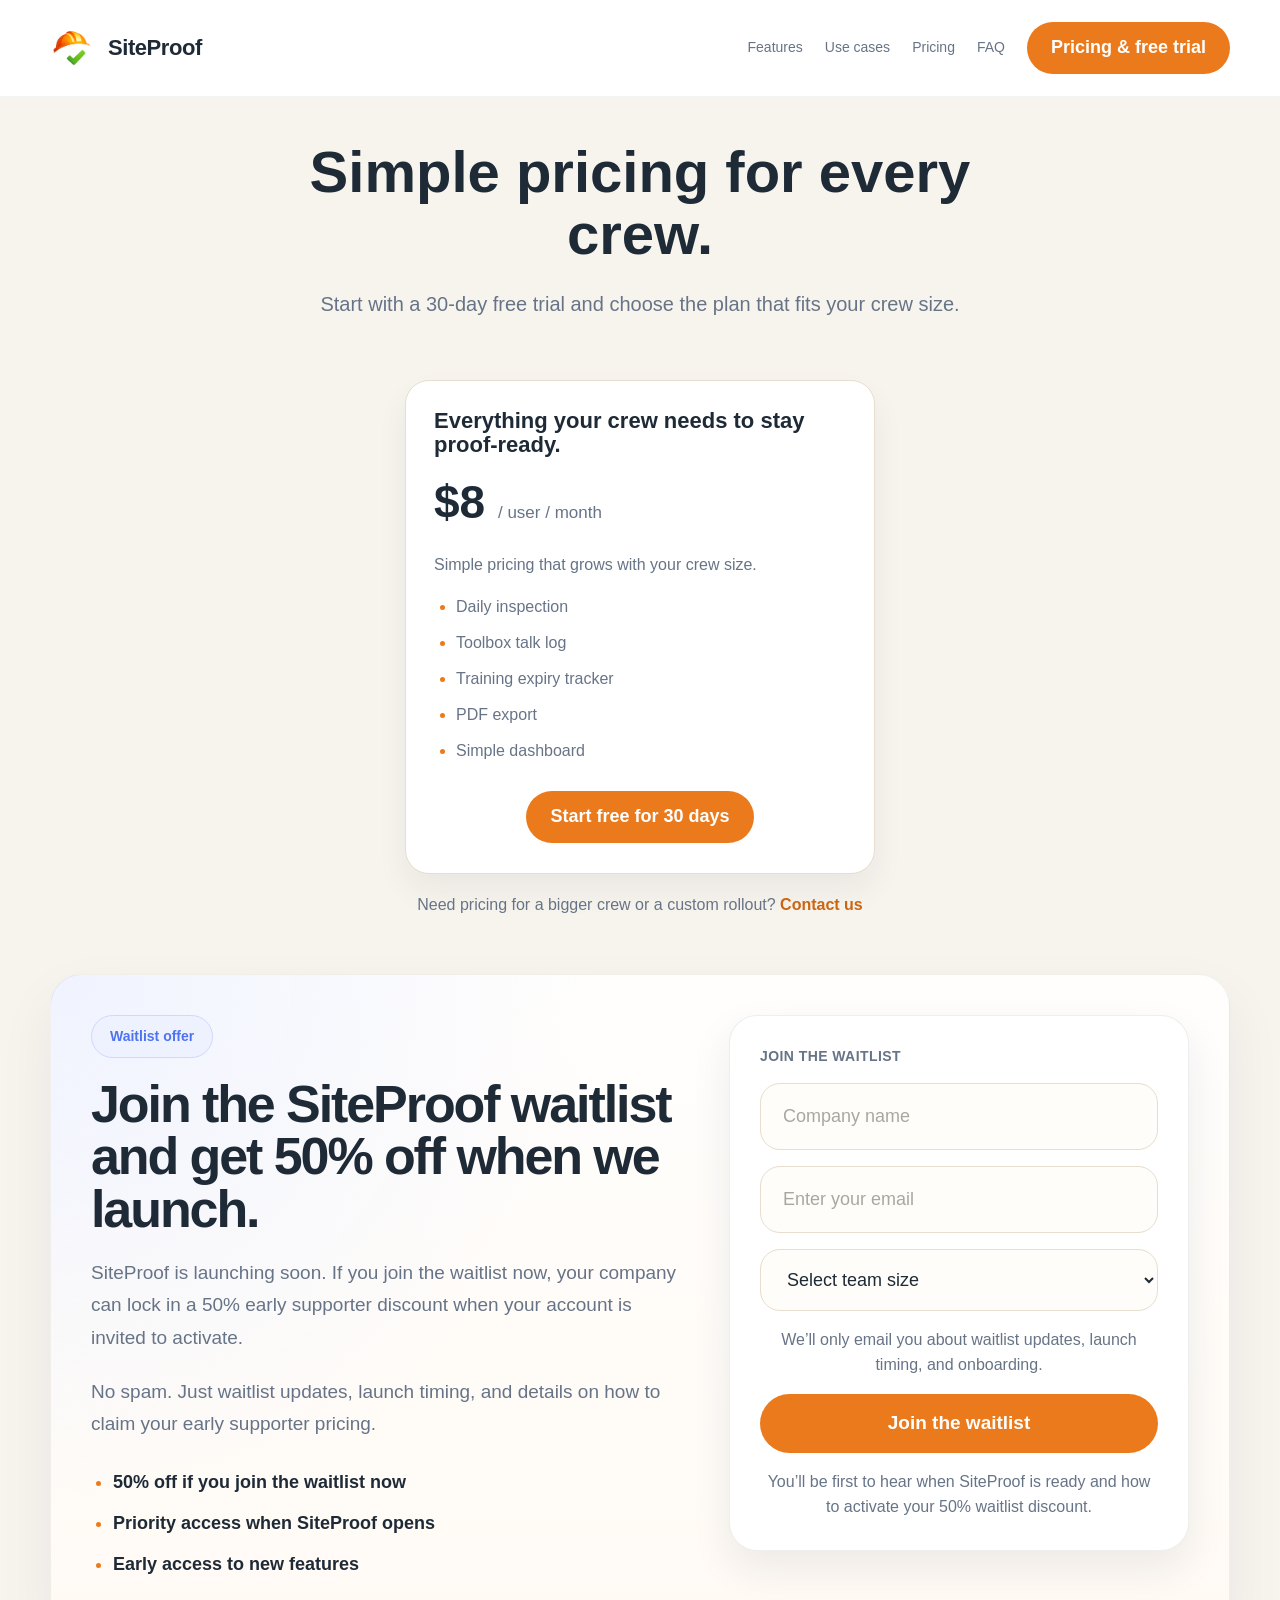
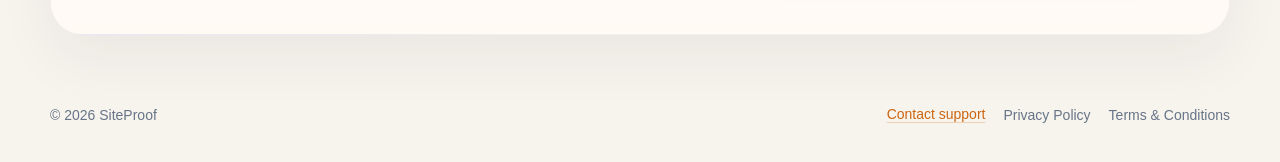
==== commit 25773dc9: "Add feature modal interactions and analytics tracking" ====
--- a/pricing.html
+++ b/pricing.html
@@ -57,8 +57,8 @@
           </button>
         </div>
         <nav class="nav">
+          <a href="index.html#features" data-analytics-event="nav_click" data-analytics-label="desktop_features">Features</a>
           <a href="index.html#use-cases" data-analytics-event="nav_click" data-analytics-label="desktop_use_cases">Use cases</a>
-          <a href="index.html#features" data-analytics-event="nav_click" data-analytics-label="desktop_features">Features</a>
           <a href="pricing.html" data-analytics-event="nav_click" data-analytics-label="desktop_pricing">Pricing</a>
           <a href="index.html#faq" data-analytics-event="nav_click" data-analytics-label="desktop_faq">FAQ</a>
           <a class="button" href="#plans" data-analytics-event="cta_click" data-analytics-label="desktop_pricing_free_trial">Pricing &amp; free trial</a>
@@ -66,8 +66,8 @@
       </div>
       <div class="container">
         <div class="mobile-nav-panel" id="mobile-nav-panel" hidden>
+          <a href="index.html#features" data-analytics-event="nav_click" data-analytics-label="mobile_menu_features">Features</a>
           <a href="index.html#use-cases" data-analytics-event="nav_click" data-analytics-label="mobile_menu_use_cases">Use cases</a>
-          <a href="index.html#features" data-analytics-event="nav_click" data-analytics-label="mobile_menu_features">Features</a>
           <a href="index.html#faq" data-analytics-event="nav_click" data-analytics-label="mobile_menu_faq">FAQ</a>
           <a class="button" href="#plans" data-analytics-event="cta_click" data-analytics-label="mobile_menu_pricing_free_trial">Pricing &amp; free trial</a>
         </div>
@@ -119,26 +119,32 @@
 
           <section class="early-access-section" data-track-view="early_access" data-track-view-name="early_access_view">
             <div class="early-access-copy">
-              <div class="early-access-badge">Early supporter offer</div>
-              <h2>Register now and get 50% off your SiteProof subscription.</h2>
+              <div class="early-access-badge">Waitlist offer</div>
+              <h2>Join the SiteProof waitlist and get 50% off when we launch.</h2>
               <p>
-                Join the early list now and your company can lock in 50% off
-                SiteProof pricing when you activate. It is a simple way to get
-                proof-ready records for your crew at an early supporter rate.
+                SiteProof is launching soon. If you join the waitlist now, your
+                company can lock in a 50% early supporter discount when your
+                account is invited to activate.
               </p>
               <p class="early-access-note">
-                No spam. Just launch updates, onboarding details, and your early
-                supporter discount.
+                No spam. Just waitlist updates, launch timing, and details on
+                how to claim your early supporter pricing.
               </p>
-              <div class="early-access-tags">
-                <span>50% off when you join early</span>
-                <span>Priority onboarding access</span>
-                <span>Early access to new features</span>
-              </div>
+              <ul class="early-access-tags">
+                <li>50% off if you join the waitlist now</li>
+                <li>Priority access when SiteProof opens</li>
+                <li>Early access to new features</li>
+              </ul>
             </div>
 
-            <form class="early-access-card" data-early-access-form>
-              <div class="early-access-card-label">Get on the list</div>
+            <form
+              class="early-access-card"
+              action="https://formspree.io/f/mwvapzwj"
+              method="POST"
+            >
+              <div class="early-access-card-label">Join the waitlist</div>
+              <input type="hidden" name="_subject" value="SiteProof Waitlist" />
+              <input type="hidden" name="offer" value="50% early supporter discount" />
               <input
                 class="early-access-input"
                 type="text"
@@ -161,7 +167,7 @@
                 <option value="26+ workers">26+ workers</option>
               </select>
               <p class="early-access-disclaimer">
-                We’ll only email you about launch updates, early access, and
+                We’ll only email you about waitlist updates, launch timing, and
                 onboarding.
               </p>
               <button
@@ -170,11 +176,11 @@
                 data-analytics-event="cta_click"
                 data-analytics-label="pricing_early_access_submit"
               >
-                Join early access
+                Join the waitlist
               </button>
               <p class="early-access-footnote">
-                You’ll be first to hear when SiteProof opens and how to claim
-                your 50% early supporter discount.
+                You’ll be first to hear when SiteProof is ready and how to
+                activate your 50% waitlist discount.
               </p>
             </form>
           </section>
@@ -230,7 +236,6 @@
       const contactOpenButtons = document.querySelectorAll("[data-contact-open]");
       const contactModal = document.querySelector("[data-contact-modal]");
       const contactCloseButtons = document.querySelectorAll("[data-contact-close]");
-      const earlyAccessForm = document.querySelector("[data-early-access-form]");
       const trackedViews = new Set();
       const trackedScrollMilestones = new Set();
 
@@ -317,26 +322,6 @@
         });
       }
 
-      if (earlyAccessForm) {
-        earlyAccessForm.addEventListener("submit", (event) => {
-          event.preventDefault();
-          const formData = new FormData(earlyAccessForm);
-          const companyName = String(formData.get("company_name") || "").trim();
-          const email = String(formData.get("email") || "").trim();
-          const teamSize = String(formData.get("team_size") || "").trim();
-          const subject = "SiteProof Early Access";
-          const body = [
-            "I want to join the SiteProof early access list and claim the 50% early supporter discount.",
-            "",
-            `Company name: ${companyName}`,
-            `Email: ${email}`,
-            `Team size: ${teamSize}`,
-          ].join("\n");
-
-          window.location.href = `mailto:support@siteproof.ca?subject=${encodeURIComponent(subject)}&body=${encodeURIComponent(body)}`;
-        });
-      }
-
       if (mobileMenuButton && mobileNavPanel) {
         mobileMenuButton.addEventListener("click", () => {
           const isOpen = mobileMenuButton.getAttribute("aria-expanded") === "true";
--- a/style.css
+++ b/style.css
@@ -185,11 +185,18 @@
 .button {
   display: inline-block;
   padding: 15px 24px;
+  border: 0;
   border-radius: 999px;
   background: var(--accent);
   color: white;
+  font: inherit;
   font-weight: 800;
   font-size: 18px;
+  line-height: 1.2;
+  cursor: pointer;
+  appearance: none;
+  -webkit-appearance: none;
+  box-shadow: none;
   transition: 0.2s ease;
 }
 
@@ -251,6 +258,21 @@
   border-radius: 20px;
   padding: 20px 18px 18px;
   min-height: 0;
+  cursor: pointer;
+  transition: transform 0.18s ease, border-color 0.18s ease, box-shadow 0.18s ease;
+}
+
+.tile:hover,
+.tile:focus-visible,
+.tile-active {
+  transform: translateY(-2px);
+  border-color: rgba(235, 122, 28, 0.35);
+  box-shadow: 0 12px 28px rgba(31, 42, 55, 0.08);
+}
+
+.tile:focus-visible {
+  outline: 2px solid rgba(235, 122, 28, 0.28);
+  outline-offset: 2px;
 }
 
 .tile-icon {
@@ -592,21 +614,22 @@
 
 .early-access-tags {
   display: grid;
-  grid-template-columns: repeat(2, minmax(0, max-content));
-  gap: 12px;
+  gap: 14px;
   margin-top: 28px;
-}
-
-.early-access-tags span {
-  display: inline-flex;
-  align-items: center;
-  padding: 13px 18px;
-  border-radius: 999px;
-  border: 1px solid var(--line);
-  background: var(--surface);
-  box-shadow: 0 8px 18px rgba(31, 42, 55, 0.04);
+  padding: 0;
+  list-style: disc;
+  padding-left: 22px;
+}
+
+.early-access-tags li {
+  color: var(--text);
+  font-size: 18px;
   font-weight: 700;
-  color: var(--text);
+  line-height: 1.5;
+}
+
+.early-access-tags li::marker {
+  color: var(--accent);
 }
 
 .early-access-card {
@@ -717,6 +740,129 @@
 .contact-modal-close:hover,
 .contact-modal-close:focus-visible {
   background: #f3eee5;
+}
+
+.feature-modal {
+  position: fixed;
+  inset: 0;
+  z-index: 45;
+  display: grid;
+  place-items: center;
+  padding: 20px;
+}
+
+.feature-modal[hidden] {
+  display: none;
+}
+
+.feature-modal-backdrop {
+  position: absolute;
+  inset: 0;
+  background: rgba(31, 42, 55, 0.46);
+}
+
+.feature-modal-panel {
+  position: relative;
+  z-index: 1;
+  width: min(100%, 620px);
+  padding: 30px 28px 28px;
+  border-radius: 26px;
+  border: 1px solid rgba(255, 255, 255, 0.06);
+  background: linear-gradient(180deg, #2b313b 0%, #212833 100%);
+  box-shadow: 0 28px 70px rgba(0, 0, 0, 0.34);
+  color: white;
+  animation: featureModalIn 0.2s ease-out;
+}
+
+.feature-modal-eyebrow {
+  display: inline-flex;
+  align-items: center;
+  padding: 8px 13px;
+  border-radius: 999px;
+  background: rgba(235, 122, 28, 0.14);
+  border: 1px solid rgba(235, 122, 28, 0.28);
+  color: #ffcb98;
+  font-size: 13px;
+  font-weight: 700;
+}
+
+.feature-modal-panel h2 {
+  margin-top: 18px;
+  font-size: 34px;
+  line-height: 1.04;
+  letter-spacing: -0.03em;
+}
+
+.feature-modal-summary {
+  margin: 14px 0 0;
+  color: rgba(255, 255, 255, 0.8);
+  font-size: 19px;
+  line-height: 1.55;
+}
+
+.feature-modal-list {
+  margin: 22px 0 0;
+  padding-left: 22px;
+  display: grid;
+  gap: 10px;
+}
+
+.feature-modal-list li {
+  color: rgba(255, 255, 255, 0.84);
+  line-height: 1.55;
+}
+
+.feature-modal-list li::marker {
+  color: var(--accent);
+}
+
+.feature-modal-why {
+  margin-top: 24px;
+  padding-top: 18px;
+  border-top: 1px solid rgba(255, 255, 255, 0.1);
+}
+
+.feature-modal-why h3 {
+  font-size: 16px;
+  letter-spacing: 0.01em;
+}
+
+.feature-modal-why p {
+  margin: 10px 0 0;
+  color: #ffd2a8;
+  line-height: 1.55;
+}
+
+.feature-modal-close {
+  position: absolute;
+  top: 14px;
+  right: 14px;
+  width: 38px;
+  height: 38px;
+  border: 0;
+  border-radius: 999px;
+  background: rgba(255, 255, 255, 0.08);
+  color: white;
+  font-size: 24px;
+  line-height: 1;
+  cursor: pointer;
+}
+
+.feature-modal-close:hover,
+.feature-modal-close:focus-visible {
+  background: rgba(255, 255, 255, 0.14);
+}
+
+@keyframes featureModalIn {
+  from {
+    opacity: 0;
+    transform: translateY(8px) scale(0.98);
+  }
+
+  to {
+    opacity: 1;
+    transform: translateY(0) scale(1);
+  }
 }
 
 .pricing-preview-card {
@@ -1024,16 +1170,13 @@
   }
 
   .early-access-tags {
-    grid-template-columns: 1fr;
     gap: 10px;
     margin-top: 22px;
-  }
-
-  .early-access-tags span {
-    width: 100%;
-    justify-content: center;
-    padding: 12px 14px;
-    text-align: center;
+    padding-left: 20px;
+  }
+
+  .early-access-tags li {
+    font-size: 17px;
   }
 
   .early-access-card {
@@ -1057,6 +1200,20 @@
     border-radius: 24px;
   }
 
+  .feature-modal-panel {
+    padding: 24px 20px 22px;
+    border-radius: 22px;
+  }
+
+  .feature-modal-panel h2 {
+    margin-top: 16px;
+    font-size: 28px;
+  }
+
+  .feature-modal-summary {
+    font-size: 17px;
+  }
+
   .hero-shell {
     border-radius: 24px;
     background:
